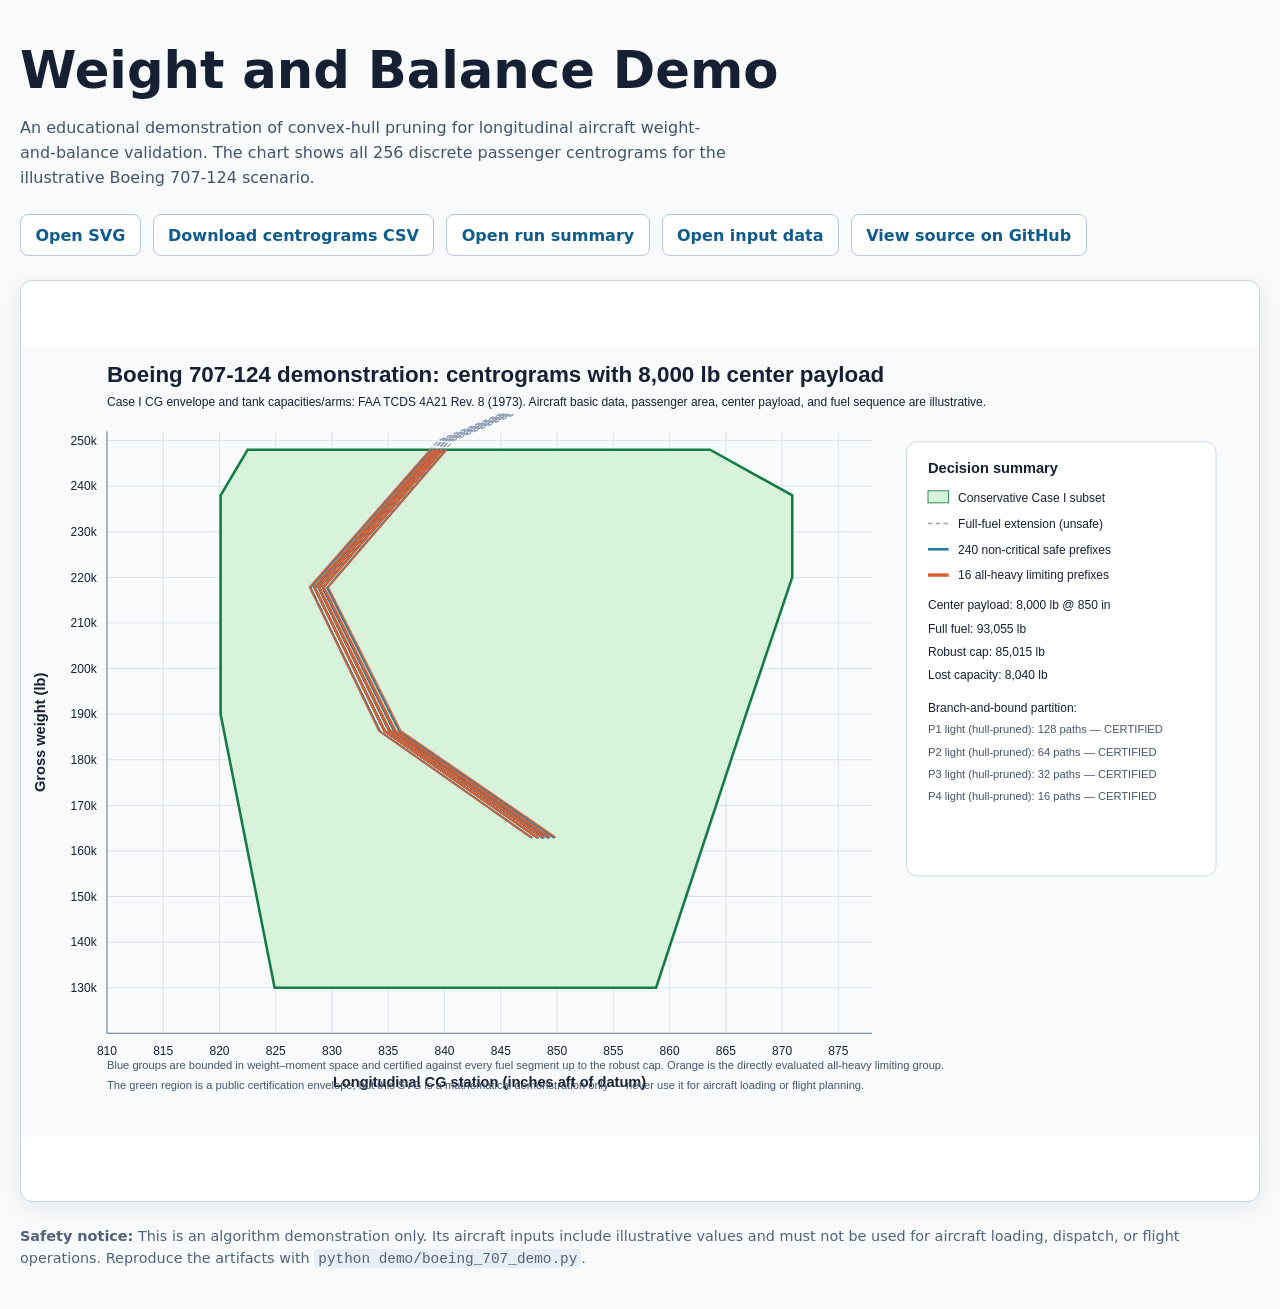
==== index.html @ cad6d290 "Add GitHub Pages demo viewer" ====
<!doctype html>
<html lang="en">
  <head>
    <meta charset="utf-8">
    <meta name="viewport" content="width=device-width, initial-scale=1">
    <title>Weight and Balance Demo</title>
    <style>
      :root { color-scheme: light; font-family: Inter, ui-sans-serif, system-ui, sans-serif; color: #172033; background: #f8fafc; }
      body { margin: 0; }
      main { max-width: 1440px; margin: 0 auto; padding: 2.5rem 1.25rem; }
      h1 { margin: 0; font-size: clamp(2rem, 5vw, 3.2rem); }
      .lede { max-width: 70ch; color: #45546b; line-height: 1.55; }
      .links { display: flex; flex-wrap: wrap; gap: .75rem; margin: 1.5rem 0; }
      .links a { border: 1px solid #b7c7d9; border-radius: .5rem; background: white; color: #0f5c8c; padding: .65rem .9rem; text-decoration: none; font-weight: 650; }
      .links a:hover { background: #edf6fb; }
      .chart { overflow: auto; border: 1px solid #cad5e3; border-radius: .75rem; background: white; box-shadow: 0 6px 24px rgb(23 32 51 / 8%); }
      object { display: block; min-width: 1000px; width: 100%; height: 920px; }
      footer { color: #52627a; font-size: .9rem; line-height: 1.5; margin-top: 1.5rem; }
      code { background: #e8eef5; border-radius: .25rem; padding: .1rem .25rem; }
    </style>
  </head>
  <body>
    <main>
      <h1>Weight and Balance Demo</h1>
      <p class="lede">An educational demonstration of convex-hull pruning for longitudinal aircraft weight-and-balance validation. The chart shows all 256 discrete passenger centrograms for the illustrative Boeing 707-124 scenario.</p>
      <nav class="links" aria-label="Demo artifacts">
        <a href="demo/output/boeing_707_centograms.svg">Open SVG</a>
        <a href="demo/output/centrograms.csv">Download centrograms CSV</a>
        <a href="demo/output/summary.json">Open run summary</a>
        <a href="data/boeing_707_124_demo.json">Open input data</a>
        <a href="https://github.com/SiorMeir/WeightAndBalance">View source on GitHub</a>
      </nav>
      <section class="chart" aria-label="Centrogam chart">
        <object data="demo/output/boeing_707_centograms.svg" type="image/svg+xml">Your browser does not support embedded SVG. <a href="demo/output/boeing_707_centograms.svg">Open the chart directly.</a></object>
      </section>
      <footer>
        <strong>Safety notice:</strong> This is an algorithm demonstration only. Its aircraft inputs include illustrative values and must not be used for aircraft loading, dispatch, or flight operations. Reproduce the artifacts with <code>python demo/boeing_707_demo.py</code>.
      </footer>
    </main>
  </body>
</html>
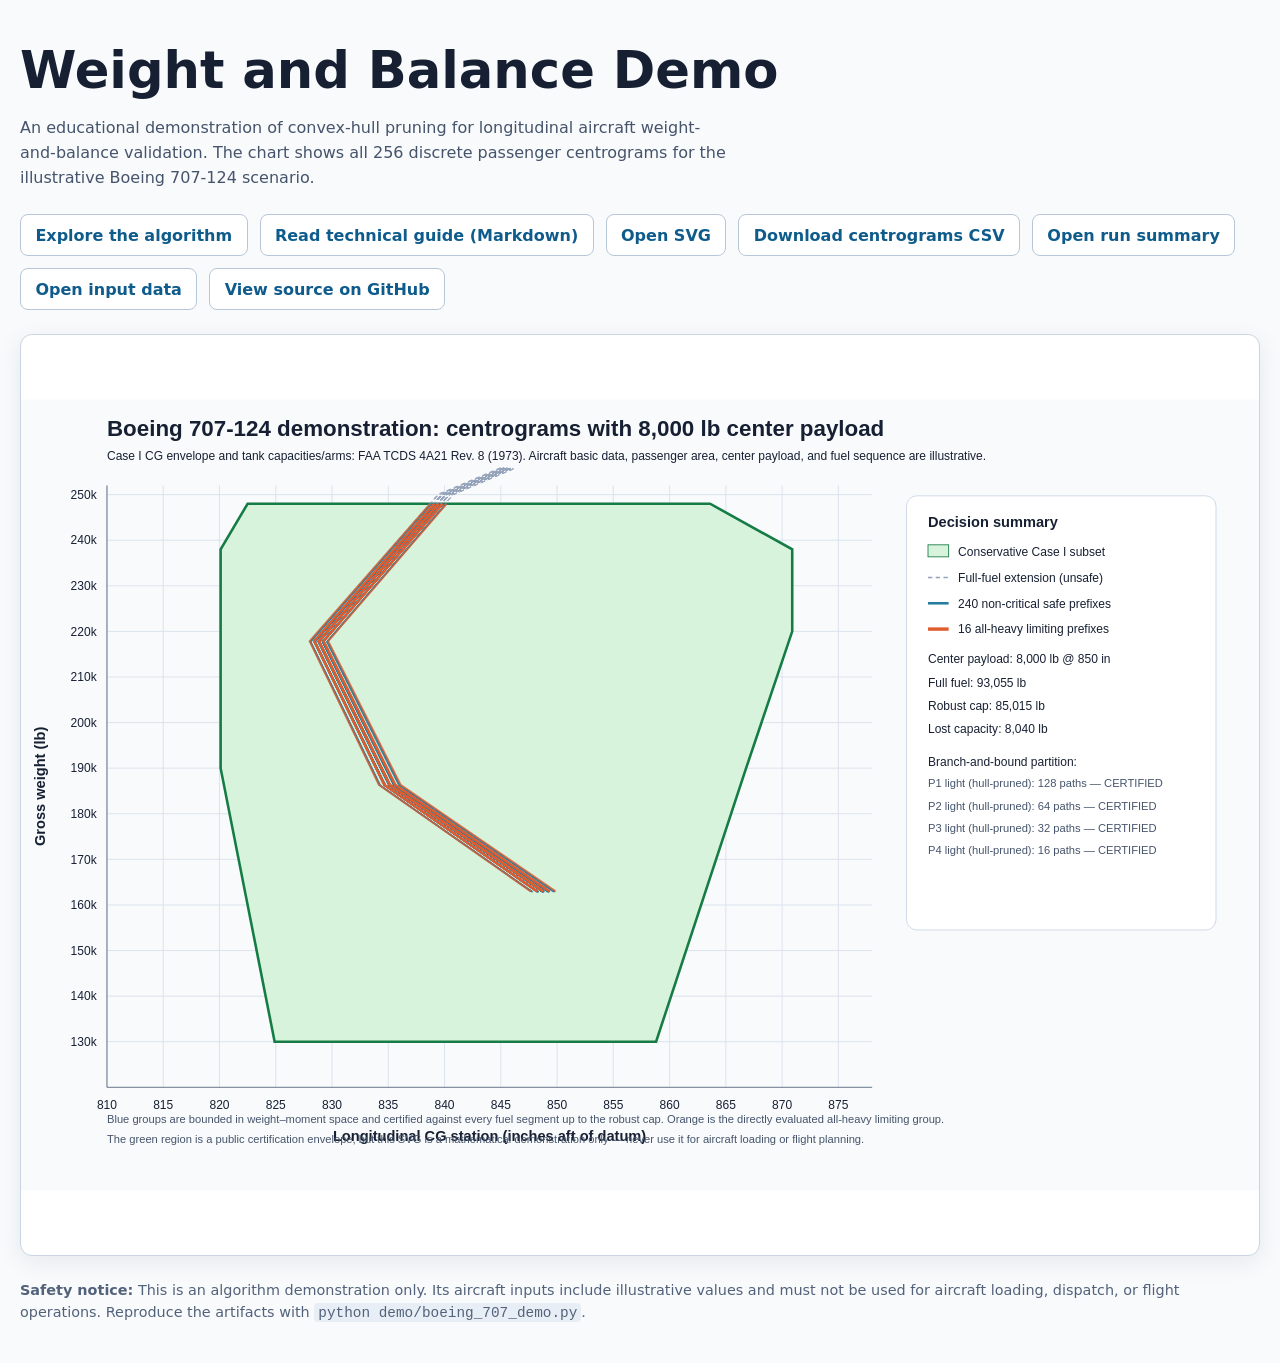
==== commit 520fd62a: "docs: add algorithm guide to Pages" ====
--- a/index.html
+++ b/index.html
@@ -24,6 +24,8 @@
       <h1>Weight and Balance Demo</h1>
       <p class="lede">An educational demonstration of convex-hull pruning for longitudinal aircraft weight-and-balance validation. The chart shows all 256 discrete passenger centrograms for the illustrative Boeing 707-124 scenario.</p>
       <nav class="links" aria-label="Demo artifacts">
+        <a href="algorithms.html">Explore the algorithm</a>
+        <a href="ALGORITHMS.md">Read technical guide (Markdown)</a>
         <a href="demo/output/boeing_707_centograms.svg">Open SVG</a>
         <a href="demo/output/centrograms.csv">Download centrograms CSV</a>
         <a href="demo/output/summary.json">Open run summary</a>
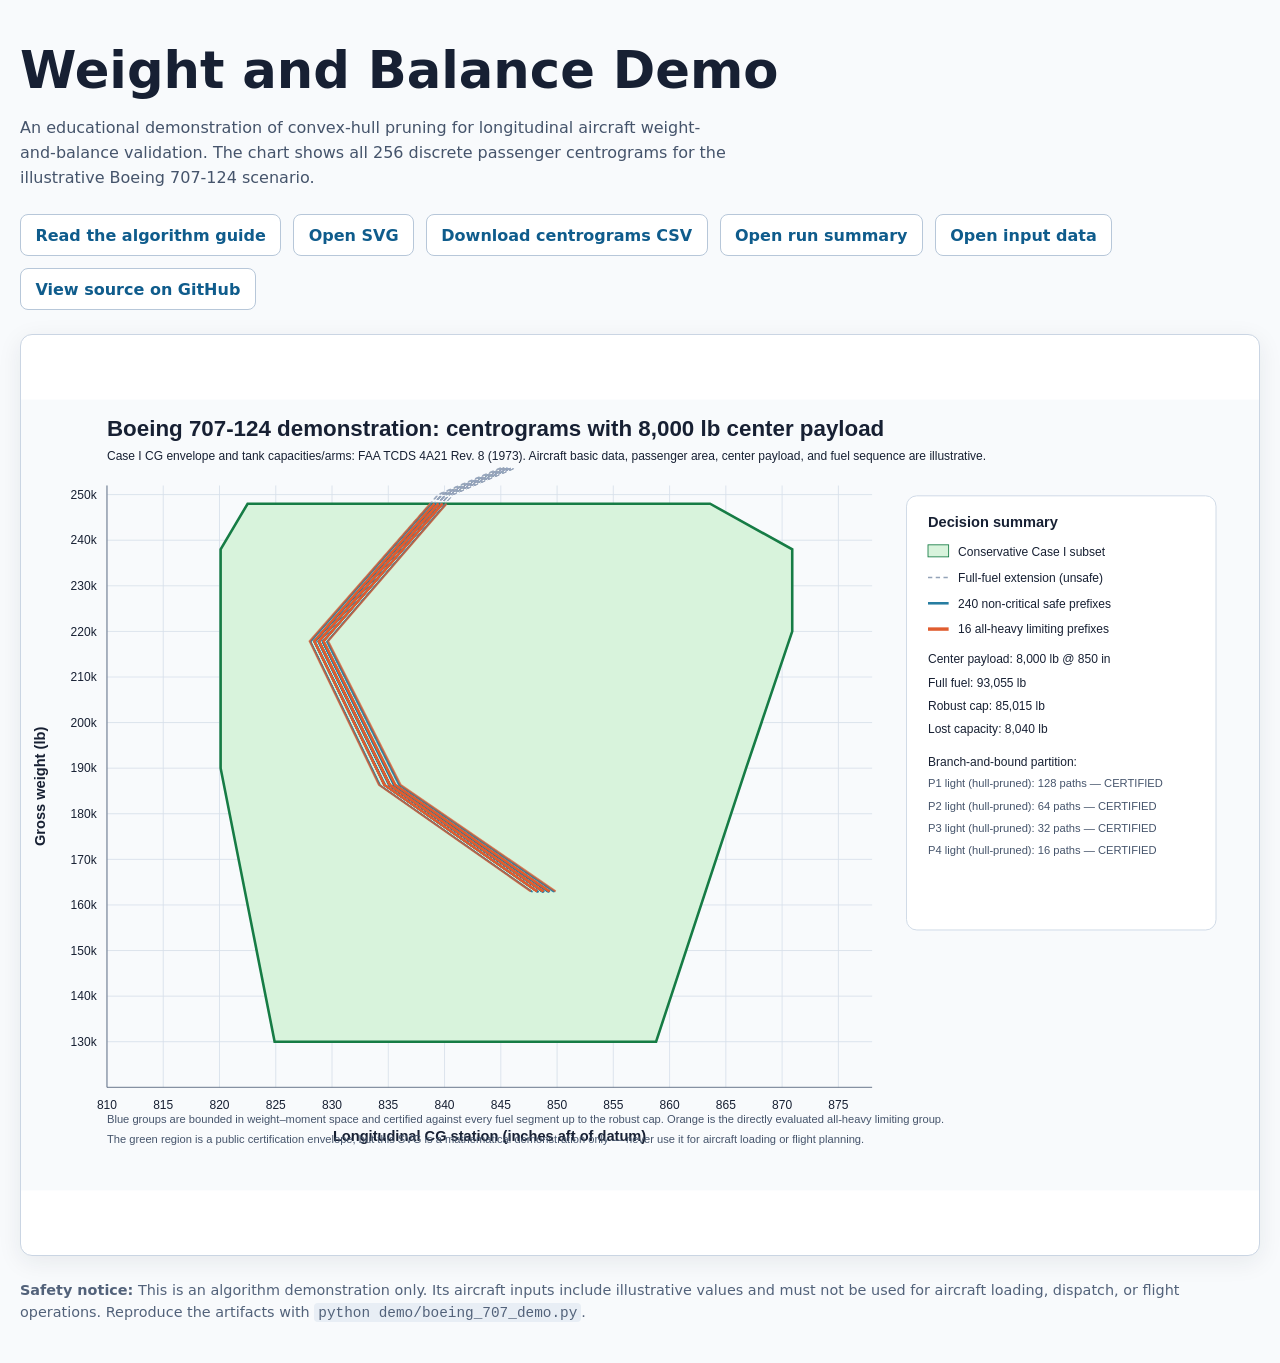
==== commit bad59cbd: "docs: render algorithm guide on Pages" ====
--- a/index.html
+++ b/index.html
@@ -24,8 +24,7 @@
       <h1>Weight and Balance Demo</h1>
       <p class="lede">An educational demonstration of convex-hull pruning for longitudinal aircraft weight-and-balance validation. The chart shows all 256 discrete passenger centrograms for the illustrative Boeing 707-124 scenario.</p>
       <nav class="links" aria-label="Demo artifacts">
-        <a href="algorithms.html">Explore the algorithm</a>
-        <a href="ALGORITHMS.md">Read technical guide (Markdown)</a>
+        <a href="algorithms.html">Read the algorithm guide</a>
         <a href="demo/output/boeing_707_centograms.svg">Open SVG</a>
         <a href="demo/output/centrograms.csv">Download centrograms CSV</a>
         <a href="demo/output/summary.json">Open run summary</a>
